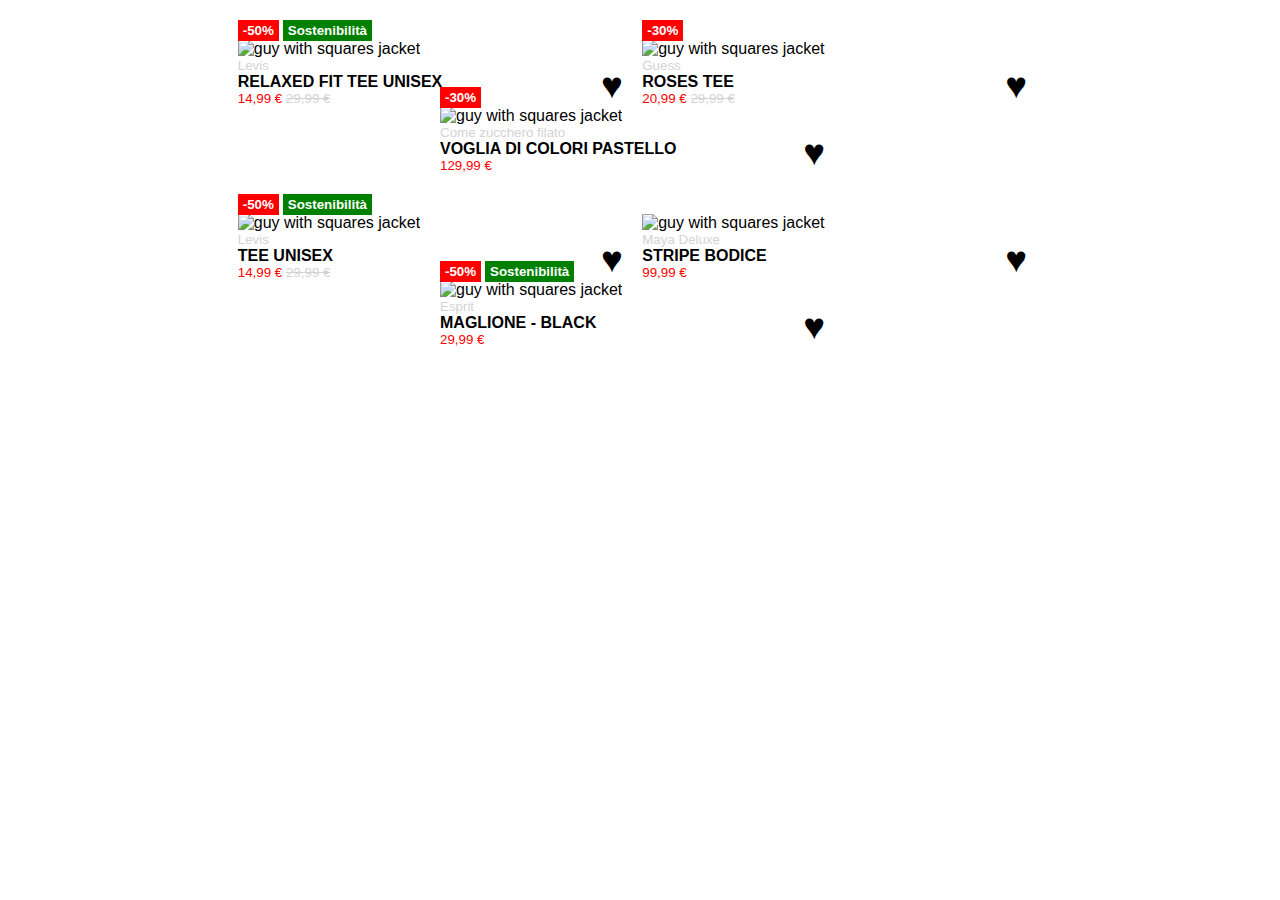
==== bonus/index.html @ 7c74a77b "Add files via upload" ====
<!DOCTYPE html>
<html lang="en">
<head>
    <meta charset="UTF-8">
    <meta http-equiv="X-UA-Compatible" content="IE=edge">
    <meta name="viewport" content="width=device-width, initial-scale=1.0">
    <title>Bolando Sale</title>

    <link rel="stylesheet" href="css/style.css">
</head>
<body>
        <div class="container">
            <div class="row">
                <div class="card">
                    <span class="first-img"><img  src="../html-css-boolando/img/1b.webp" alt="guy with squares jacket "></span>
                    <span class="second-img"><img src="../html-css-boolando/img/1.webp" alt=""></span>
                    <span class="heart">&hearts;</span>
                    <span class= "discount position-style"> -50%</span>
                    <span class="eco position-style">Sostenibilità</span>
                    <p class="brend grey"> Levis</p>
                    <p class="name-product">RELAXED FIT TEE UNISEX</p>
                    <p class="price brend">14,99 &euro; <s class="brend grey">29,99 &euro;</s></p>
                </div>
                    

                <div class="card">
                    <span class="first-img"><img  src="../html-css-boolando/img/2b.webp" alt="guy with squares jacket "></span>
                    <span class="second-img"><img src="../html-css-boolando/img/2.webp" alt=""></span> 
                    <span class="heart">&hearts;</span>
                    <span class= "discount position-style"> -30%</span>
                    <p class="brend grey">Guess</p>
                    <p class="name-product">ROSES TEE</p>
                    <p class="price brend">20,99 &euro; <s class="brend grey">29,99 &euro;</s></p>
                </div>

                <div class="card">
                    <span class="first-img"><img  src="../html-css-boolando/img/3b.webp" alt="guy with squares jacket "></span>
                    <span class="second-img"><img src="../html-css-boolando/img/3.webp" alt=""></span> 
                    <span class="heart">&hearts;</span>
                    <span class= "discount position-style"> -30%</span>
                    <p class="brend grey">Come zucchero filato</p>
                    <p class="name-product">VOGLIA DI COLORI PASTELLO</p>
                    <p class="price brend">129,99 &euro; </p>
                </div>
            </div>


            <div class="row">
                <div class="card">
                    <span class="first-img"><img  src="../html-css-boolando/img/4b.webp" alt="guy with squares jacket "></span>
                    <span class="second-img"><img src="../html-css-boolando/img/4.webp" alt=""></span>
                    <span class="heart">&hearts;</span>
                    <span class= "discount position-style"> -50%</span>
                    <span class="eco position-style">Sostenibilità</span>
                    <p class="brend grey"> Levis</p>
                    <p class="name-product">TEE UNISEX</p>
                    <p class="price brend">14,99 &euro; <s class="brend grey">29,99 &euro;</s></p>
                </div>
                    

                <div class="card">
                    <span class="first-img"><img  src="../html-css-boolando/img/5b.webp" alt="guy with squares jacket "></span>
                    <span class="second-img"><img src="../html-css-boolando/img/5.webp" alt=""></span> 
                    <span class="heart">&hearts;</span>
                    <p class="brend grey">Maya Deluxe</p>
                    <p class="name-product">STRIPE BODICE</p>
                    <p class="price brend">99,99 &euro;</p>
                </div>

                <div class="card">
                    <span class="first-img"><img  src="../html-css-boolando/img/6b.webp" alt="guy with squares jacket "></span>
                    <span class="second-img"><img src="../html-css-boolando/img/6.webp" alt=""></span> 
                    <span class="heart">&hearts;</span>
                    <span class= "discount position-style"> -50%</span>
                    <span class="eco position-style">Sostenibilità</span>
                    <p class="brend grey">Esprit</p>
                    <p class="name-product">MAGLIONE - BLACK</p>
                    <p class="price brend">29,99 &euro; </p>
                </div>
            </div>



        </div>
    
</body>
</html>
---- bonus/css/style.css ----
* {
box-sizing: border-box;
margin: 0;
padding: 0;
font-family: Arial, Helvetica, sans-serif;
}

img {
    max-width: 100%;
    max-height: 100%;
}


.container{
    width: 85%;
    margin: 0 auto;
    background-color: white;
}

.row{
    margin: 40px;
    text-align: center;
}


.card{
    display: inline-block;
    position: relative;
    width: 400px;
    text-align: left;
    z-index: 0;

}

.second-img{
    display: none;
}

.card:hover .second-img{
    display: inline;
}

.card:hover .first-img{
    display: none;
}

.heart{
    background-color: white;
    position: absolute;
    font-size: 2.3em;
    padding: 10px 15px;
    top: 15px;
    right: 0;
    z-index: 1;
}

.discount{
    background-color: red;
    left: 0;

}

.eco{
    background-color: green;
    left: 45px;

}

.position-style{
    font-weight: bold;
    font-size: 10pt;
    color: white;
    position: absolute;
    padding: 3px 5px;
    bottom: 65px;
    z-index: 1;
}
.brend{
    font-size: 10pt;
}

.name-product{
    font-weight: bold;
}
.price{
    color: red;
}

.grey{
    color: rgb(211, 211, 211);
}
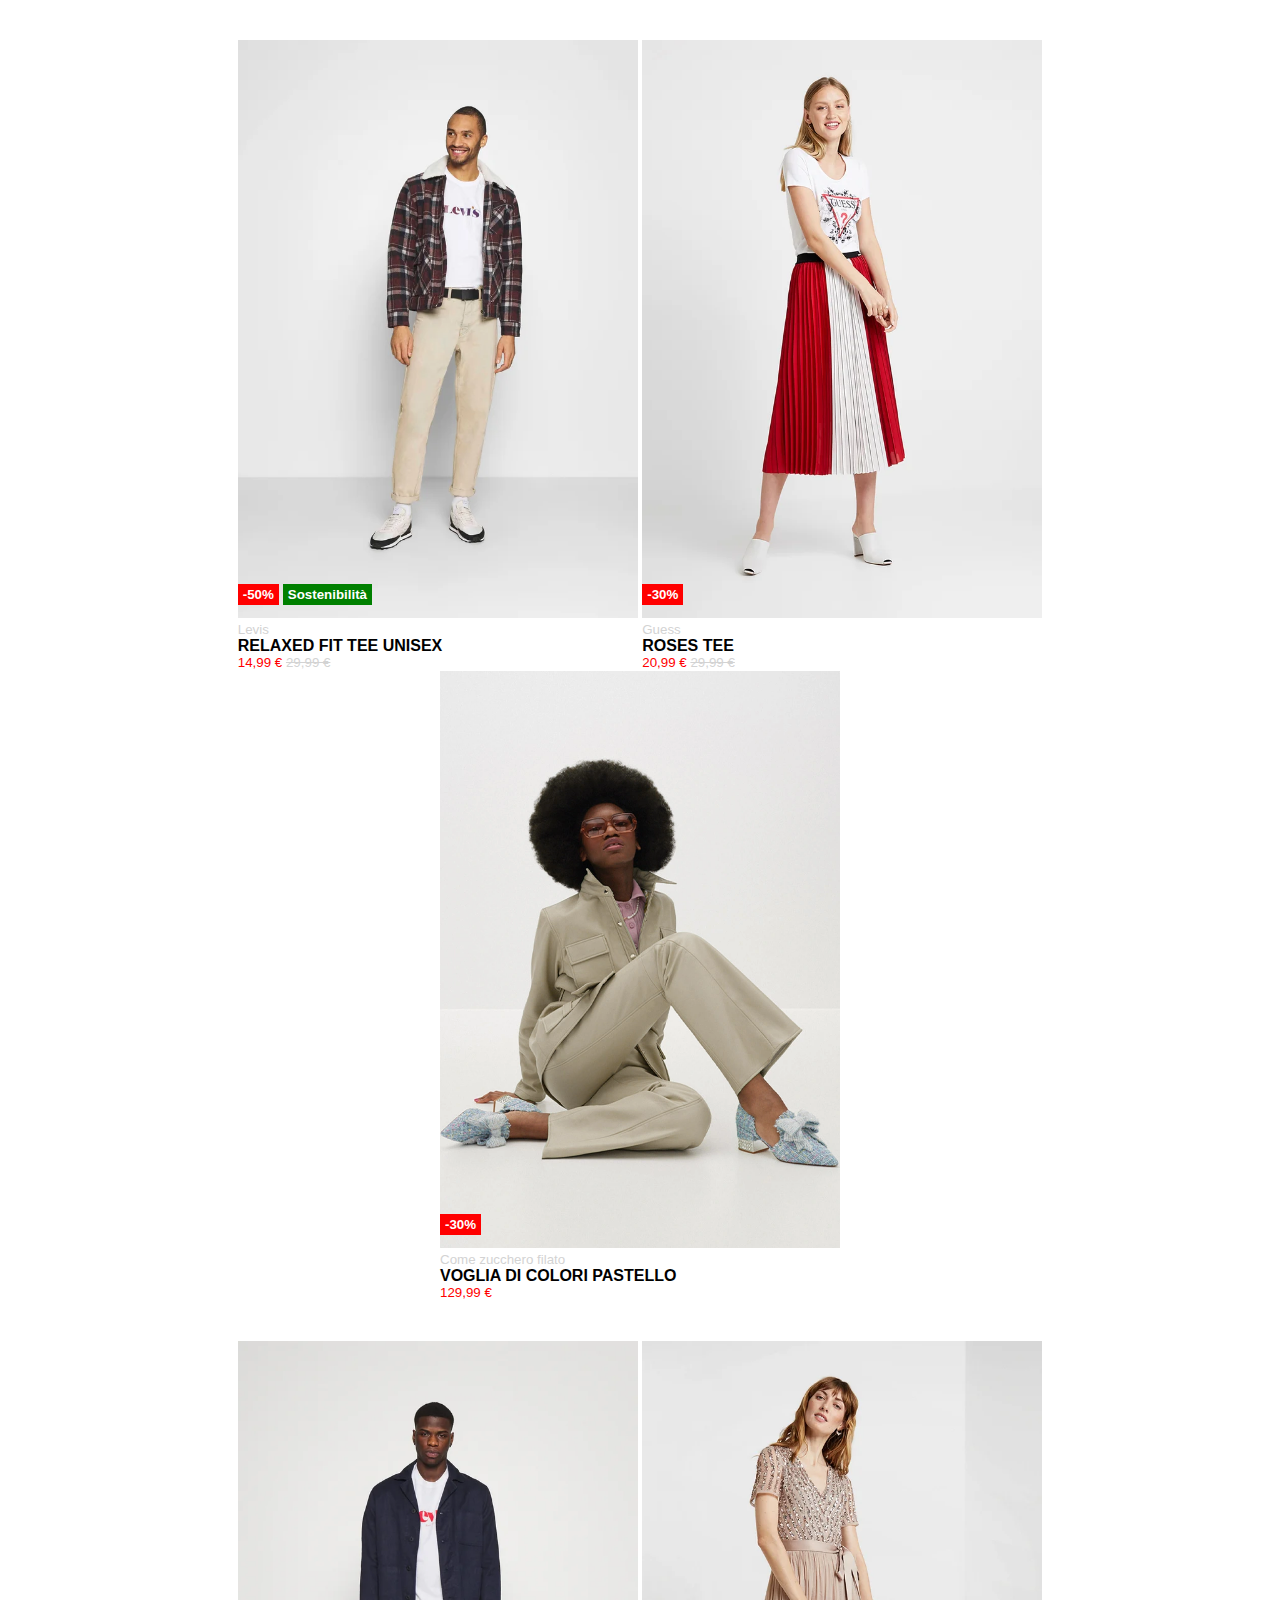
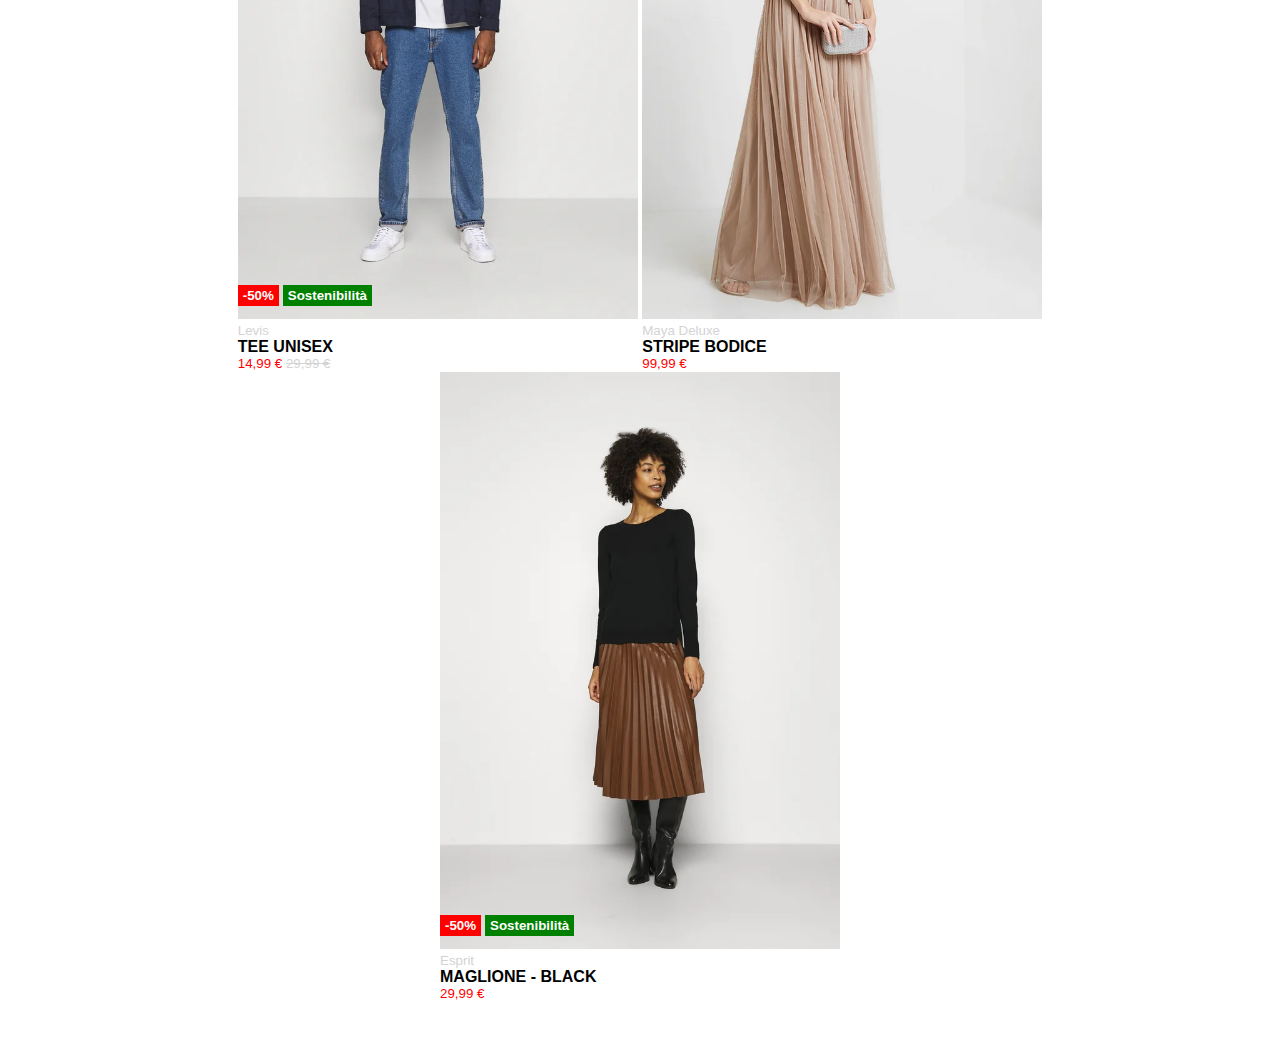
==== commit 3ab540a0: "bonus-done" ====
--- a/bonus/index.html
+++ b/bonus/index.html
@@ -12,8 +12,8 @@
         <div class="container">
             <div class="row">
                 <div class="card">
-                    <span class="first-img"><img  src="../html-css-boolando/img/1b.webp" alt="guy with squares jacket "></span>
-                    <span class="second-img"><img src="../html-css-boolando/img/1.webp" alt=""></span>
+                    <span class="first-img"><img  src="../bonus/img/1b.webp" alt="guy with squares jacket "></span>
+                    <span class="second-img"><img src="../bonus/img/1.webp" alt=""></span>
                     <span class="heart">&hearts;</span>
                     <span class= "discount position-style"> -50%</span>
                     <span class="eco position-style">Sostenibilità</span>
@@ -24,8 +24,8 @@
                     
 
                 <div class="card">
-                    <span class="first-img"><img  src="../html-css-boolando/img/2b.webp" alt="guy with squares jacket "></span>
-                    <span class="second-img"><img src="../html-css-boolando/img/2.webp" alt=""></span> 
+                    <span class="first-img"><img  src="../bonus/img/2b.webp" alt="guy with squares jacket "></span>
+                    <span class="second-img"><img src="../bonus/img/2.webp" alt=""></span>
                     <span class="heart">&hearts;</span>
                     <span class= "discount position-style"> -30%</span>
                     <p class="brend grey">Guess</p>
@@ -34,8 +34,8 @@
                 </div>
 
                 <div class="card">
-                    <span class="first-img"><img  src="../html-css-boolando/img/3b.webp" alt="guy with squares jacket "></span>
-                    <span class="second-img"><img src="../html-css-boolando/img/3.webp" alt=""></span> 
+                    <span class="first-img"><img  src="../bonus/img/3b.webp" alt="guy with squares jacket "></span>
+                    <span class="second-img"><img src="../bonus/img/3.webp" alt=""></span>
                     <span class="heart">&hearts;</span>
                     <span class= "discount position-style"> -30%</span>
                     <p class="brend grey">Come zucchero filato</p>
@@ -47,8 +47,8 @@
 
             <div class="row">
                 <div class="card">
-                    <span class="first-img"><img  src="../html-css-boolando/img/4b.webp" alt="guy with squares jacket "></span>
-                    <span class="second-img"><img src="../html-css-boolando/img/4.webp" alt=""></span>
+                    <span class="first-img"><img  src="../bonus/img/4b.webp" alt="guy with squares jacket "></span>
+                    <span class="second-img"><img src="../bonus/img/4.webp" alt=""></span>
                     <span class="heart">&hearts;</span>
                     <span class= "discount position-style"> -50%</span>
                     <span class="eco position-style">Sostenibilità</span>
@@ -59,8 +59,8 @@
                     
 
                 <div class="card">
-                    <span class="first-img"><img  src="../html-css-boolando/img/5b.webp" alt="guy with squares jacket "></span>
-                    <span class="second-img"><img src="../html-css-boolando/img/5.webp" alt=""></span> 
+                    <span class="first-img"><img  src="../bonus/img/5b.webp" alt="guy with squares jacket "></span>
+                    <span class="second-img"><img src="../bonus/img/5.webp" alt=""></span>
                     <span class="heart">&hearts;</span>
                     <p class="brend grey">Maya Deluxe</p>
                     <p class="name-product">STRIPE BODICE</p>
@@ -68,8 +68,8 @@
                 </div>
 
                 <div class="card">
-                    <span class="first-img"><img  src="../html-css-boolando/img/6b.webp" alt="guy with squares jacket "></span>
-                    <span class="second-img"><img src="../html-css-boolando/img/6.webp" alt=""></span> 
+                    <span class="first-img"><img  src="../bonus/img/6b.webp" alt="guy with squares jacket "></span>
+                    <span class="second-img"><img src="../bonus/img/6.webp" alt=""></span>
                     <span class="heart">&hearts;</span>
                     <span class= "discount position-style"> -50%</span>
                     <span class="eco position-style">Sostenibilità</span>
--- a/bonus/css/style.css
+++ b/bonus/css/style.css
@@ -32,6 +32,11 @@
 
 }
 
+.card:hover *{
+    background-color: black;
+    color:greenyellow
+}
+
 .second-img{
     display: none;
 }
@@ -45,6 +50,7 @@
 }
 
 .heart{
+    display: none;
     background-color: white;
     position: absolute;
     font-size: 2.3em;
@@ -52,6 +58,13 @@
     top: 15px;
     right: 0;
     z-index: 1;
+}
+
+.card:hover .heart{
+    display: inline;
+}
+.card:active .heart{
+    color: red;
 }
 
 .discount{
